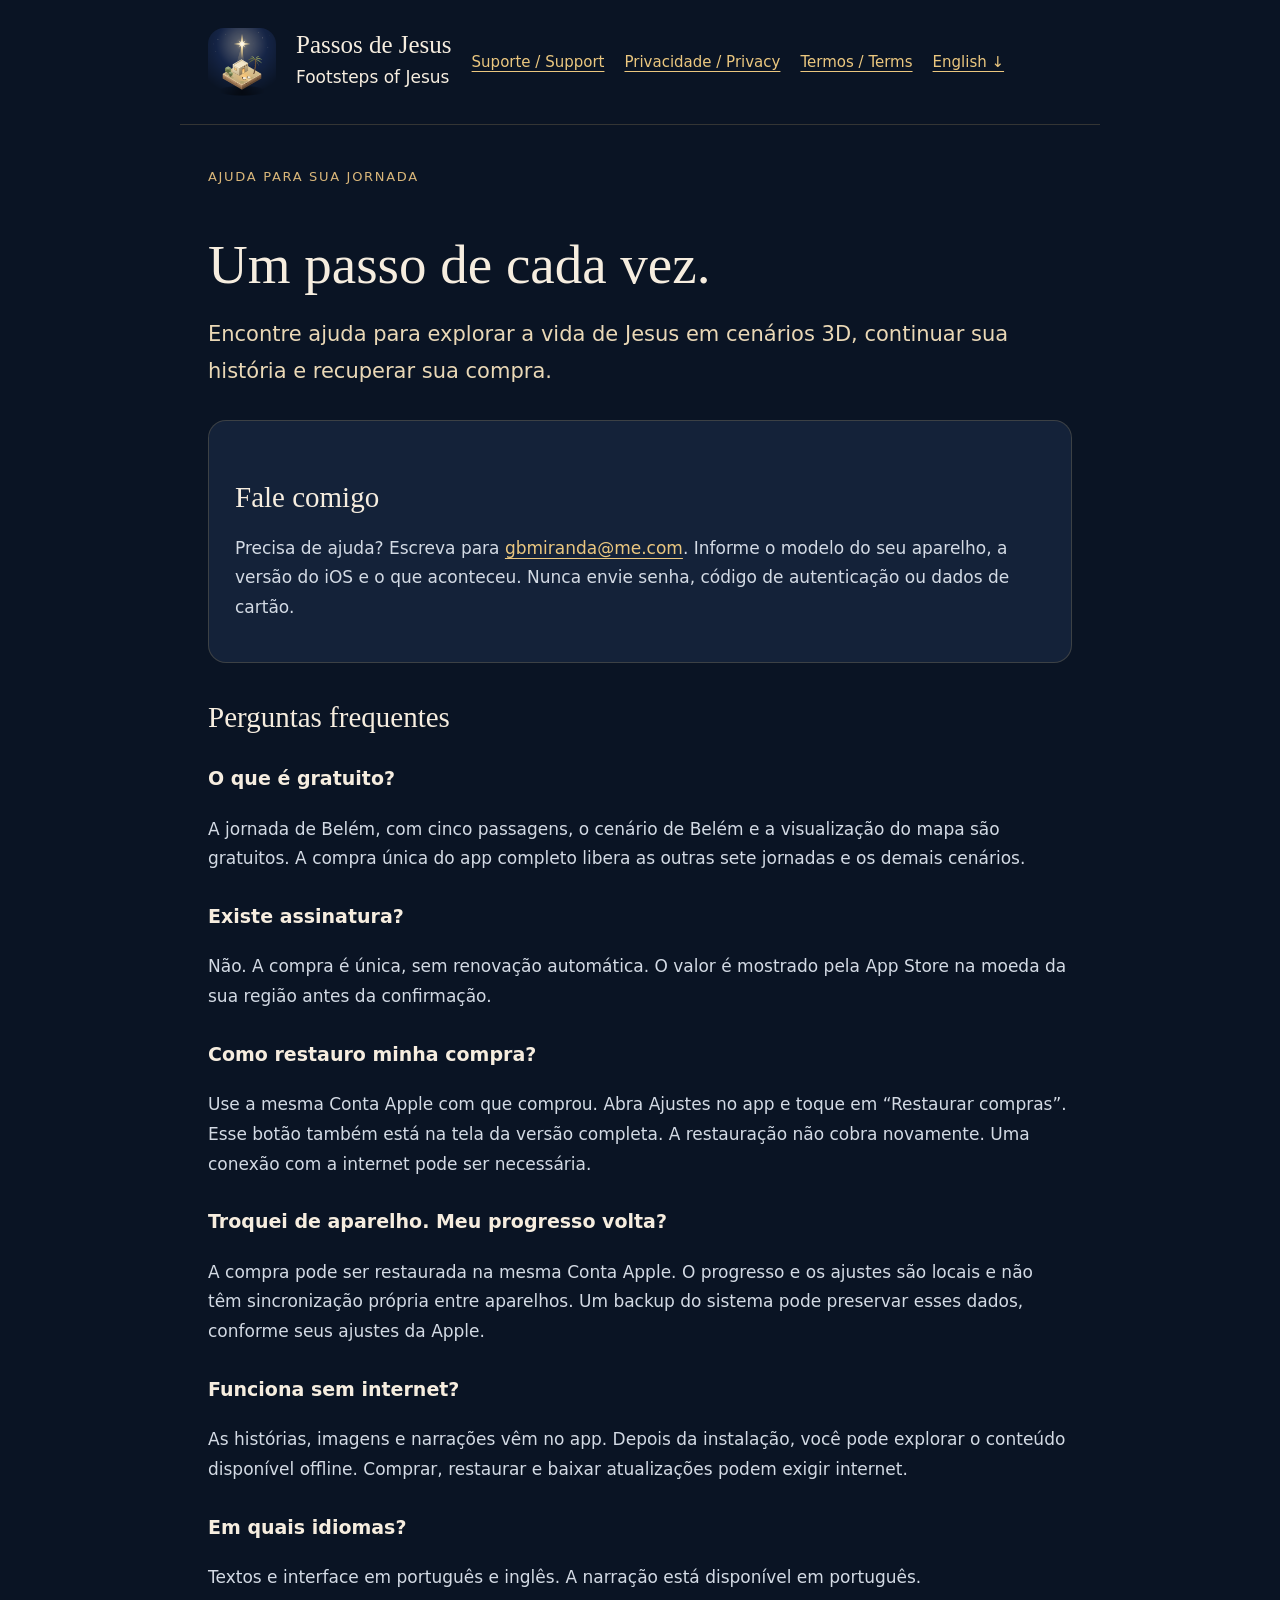
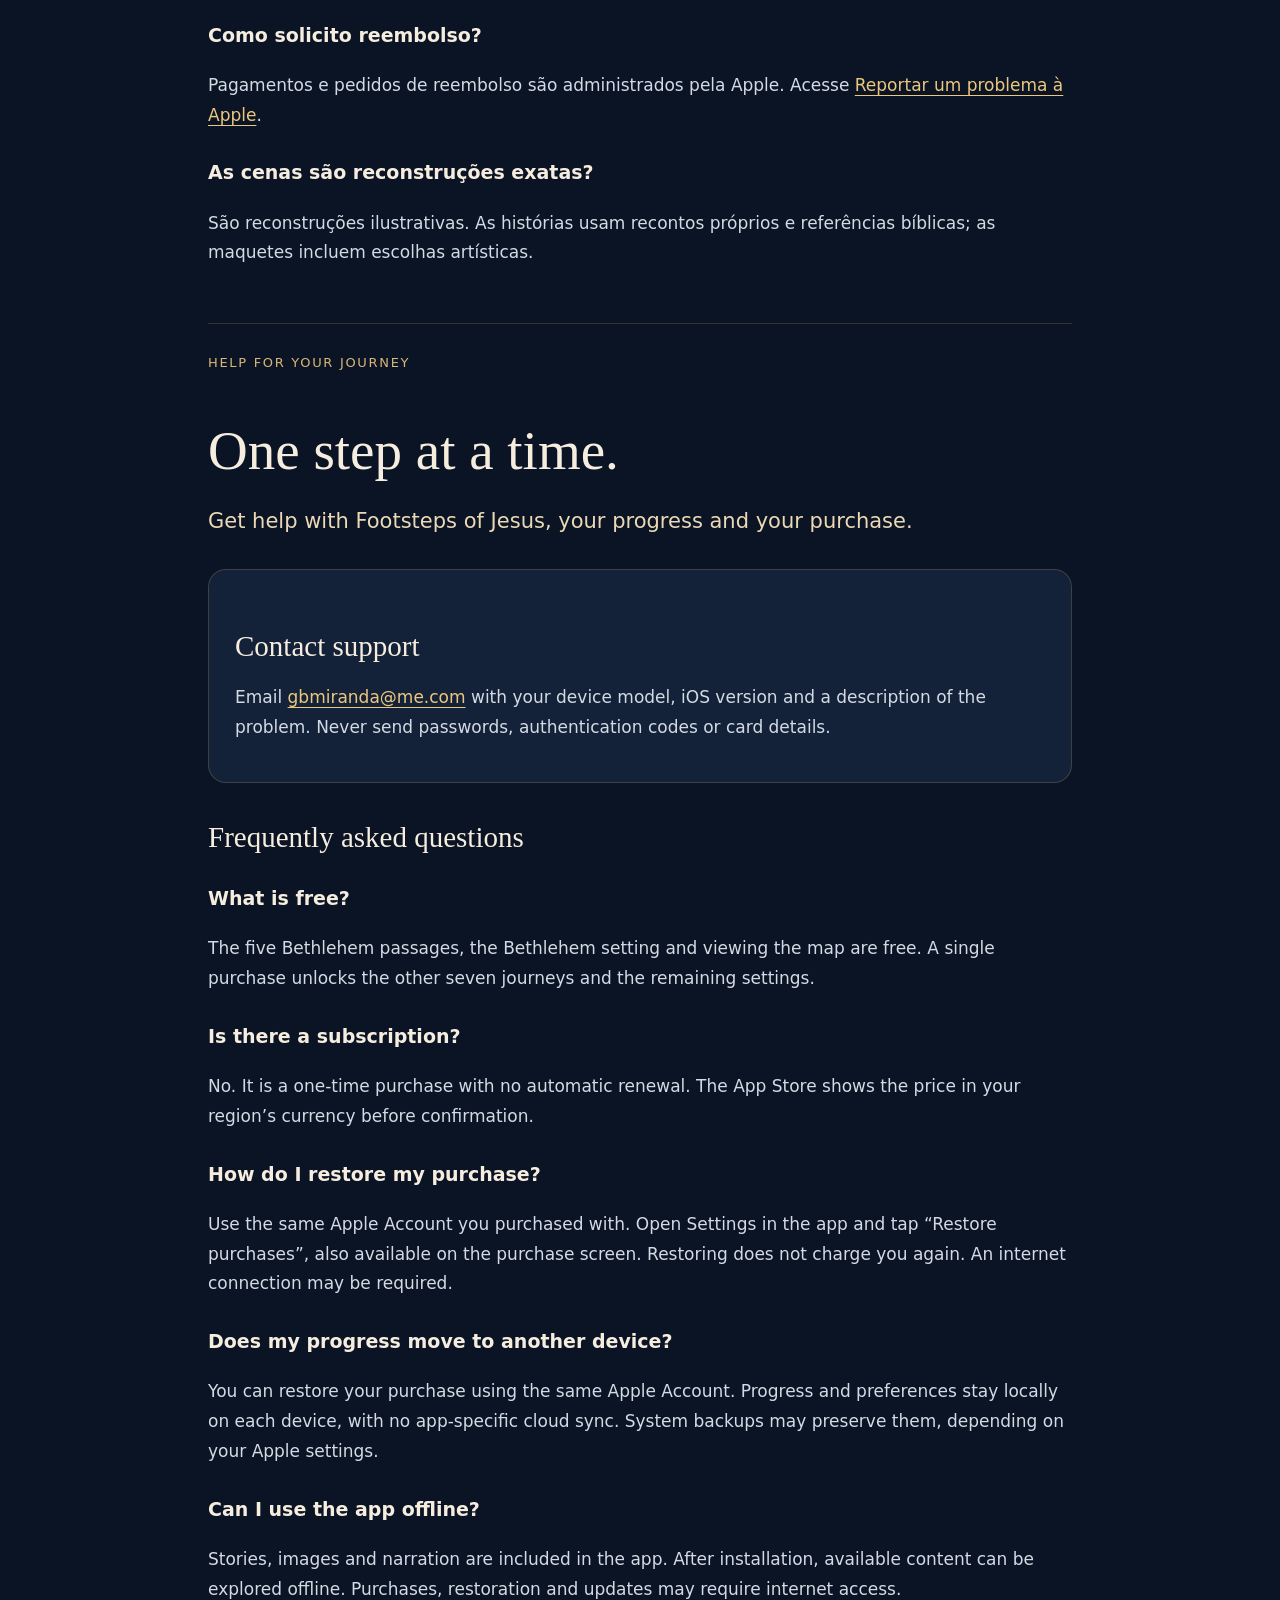
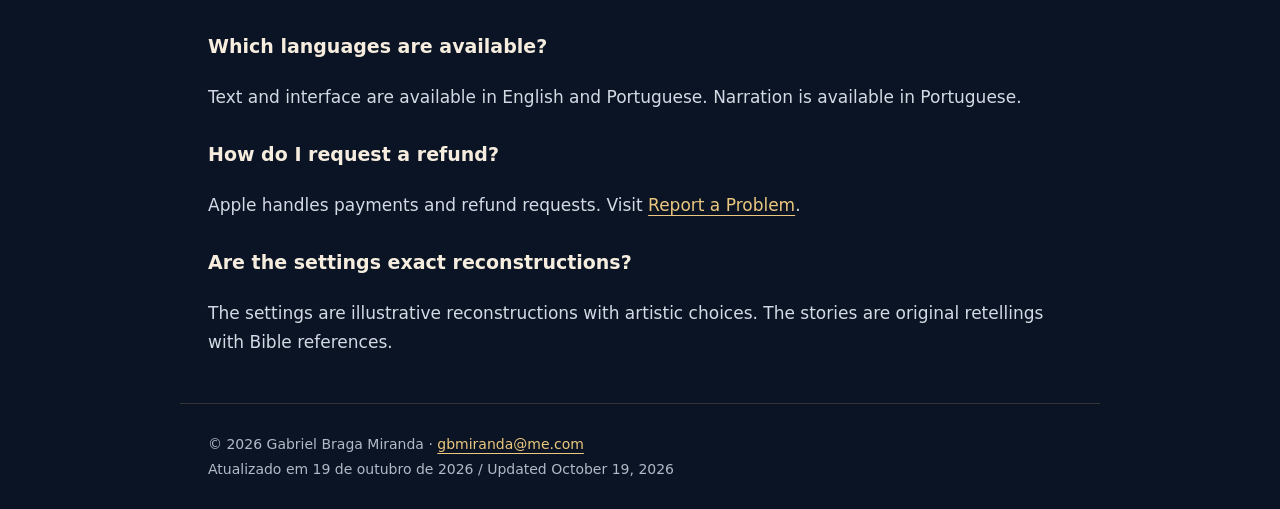
==== index.html @ 1ab868c0 "Publica suporte e políticas do Passos de Jesus" ====
<!doctype html><html lang="pt-BR"><head><meta charset="utf-8"><meta name="viewport" content="width=device-width,initial-scale=1"><title>Suporte · Passos de Jesus</title><meta name="description" content="Suporte, privacidade e informações sobre o Passos de Jesus / Footsteps of Jesus."><link rel="stylesheet" href="style.css"><link rel="icon" href="icone.png"></head><body><header><img src="icone.png" alt="" width="68" height="68"><div><strong>Passos de Jesus</strong><div lang="en">Footsteps of Jesus</div></div><nav aria-label="Navegação"><a href="index.html">Suporte / Support</a><a href="privacidade.html">Privacidade / Privacy</a><a href="termos.html">Termos / Terms</a><a href="#english" lang="en">English ↓</a></nav></header><main><p class="tag">Ajuda para sua jornada</p><h1>Um passo de cada vez.</h1><p class="intro">Encontre ajuda para explorar a vida de Jesus em cenários 3D, continuar sua história e recuperar sua compra.</p><div class="box"><h2>Fale comigo</h2><p>Precisa de ajuda? Escreva para <a href="mailto:gbmiranda@me.com">gbmiranda@me.com</a>. Informe o modelo do seu aparelho, a versão do iOS e o que aconteceu. Nunca envie senha, código de autenticação ou dados de cartão.</p></div><h2>Perguntas frequentes</h2><h3>O que é gratuito?</h3><p>A jornada de Belém, com cinco passagens, o cenário de Belém e a visualização do mapa são gratuitos. A compra única do app completo libera as outras sete jornadas e os demais cenários.</p><h3>Existe assinatura?</h3><p>Não. A compra é única, sem renovação automática. O valor é mostrado pela App Store na moeda da sua região antes da confirmação.</p><h3>Como restauro minha compra?</h3><p>Use a mesma Conta Apple com que comprou. Abra Ajustes no app e toque em “Restaurar compras”. Esse botão também está na tela da versão completa. A restauração não cobra novamente. Uma conexão com a internet pode ser necessária.</p><h3>Troquei de aparelho. Meu progresso volta?</h3><p>A compra pode ser restaurada na mesma Conta Apple. O progresso e os ajustes são locais e não têm sincronização própria entre aparelhos. Um backup do sistema pode preservar esses dados, conforme seus ajustes da Apple.</p><h3>Funciona sem internet?</h3><p>As histórias, imagens e narrações vêm no app. Depois da instalação, você pode explorar o conteúdo disponível offline. Comprar, restaurar e baixar atualizações podem exigir internet.</p><h3>Em quais idiomas?</h3><p>Textos e interface em português e inglês. A narração está disponível em português.</p><h3>Como solicito reembolso?</h3><p>Pagamentos e pedidos de reembolso são administrados pela Apple. Acesse <a href="https://reportaproblem.apple.com/">Reportar um problema à Apple</a>.</p><h3>As cenas são reconstruções exatas?</h3><p>São reconstruções ilustrativas. As histórias usam recontos próprios e referências bíblicas; as maquetes incluem escolhas artísticas.</p><section class="en" id="english" lang="en"><p class="tag">Help for your journey</p><h1>One step at a time.</h1><p class="intro">Get help with Footsteps of Jesus, your progress and your purchase.</p><div class="box"><h2>Contact support</h2><p>Email <a href="mailto:gbmiranda@me.com">gbmiranda@me.com</a> with your device model, iOS version and a description of the problem. Never send passwords, authentication codes or card details.</p></div><h2>Frequently asked questions</h2><h3>What is free?</h3><p>The five Bethlehem passages, the Bethlehem setting and viewing the map are free. A single purchase unlocks the other seven journeys and the remaining settings.</p><h3>Is there a subscription?</h3><p>No. It is a one-time purchase with no automatic renewal. The App Store shows the price in your region’s currency before confirmation.</p><h3>How do I restore my purchase?</h3><p>Use the same Apple Account you purchased with. Open Settings in the app and tap “Restore purchases”, also available on the purchase screen. Restoring does not charge you again. An internet connection may be required.</p><h3>Does my progress move to another device?</h3><p>You can restore your purchase using the same Apple Account. Progress and preferences stay locally on each device, with no app-specific cloud sync. System backups may preserve them, depending on your Apple settings.</p><h3>Can I use the app offline?</h3><p>Stories, images and narration are included in the app. After installation, available content can be explored offline. Purchases, restoration and updates may require internet access.</p><h3>Which languages are available?</h3><p>Text and interface are available in English and Portuguese. Narration is available in Portuguese.</p><h3>How do I request a refund?</h3><p>Apple handles payments and refund requests. Visit <a href="https://reportaproblem.apple.com/">Report a Problem</a>.</p><h3>Are the settings exact reconstructions?</h3><p>The settings are illustrative reconstructions with artistic choices. The stories are original retellings with Bible references.</p></section></main><footer>© 2026 Gabriel Braga Miranda · <a href="mailto:gbmiranda@me.com">gbmiranda@me.com</a><br>Atualizado em 19 de outubro de 2026 / Updated October 19, 2026</footer></body></html>
---- style.css ----
*{box-sizing:border-box}html{scroll-behavior:smooth}body{margin:0;background:#0a1424;color:#f6eddf;font:17px/1.75 system-ui,-apple-system,sans-serif}a{color:#ebc77f;text-underline-offset:4px}a:focus-visible{outline:3px solid #ebc77f;outline-offset:5px}header,main,footer{max-width:920px;margin:auto;padding:28px}header{border-bottom:1px solid #e9c27c30;display:flex;gap:20px;align-items:center;flex-wrap:wrap}header img{width:68px;height:68px;border-radius:16px}header strong{font:25px Georgia,serif}nav{display:flex;gap:20px;flex-wrap:wrap;font-size:15px}h1{font:clamp(34px,6vw,55px)/1.12 Georgia,serif;max-width:720px;margin:45px 0 20px}h2{font:29px/1.3 Georgia,serif;margin:36px 0 12px}h3{font-size:19px;margin-top:26px}p,li{color:#d3dae4}.intro{font-size:21px;color:#ead8b6}.tag{font-size:13px;letter-spacing:.13em;text-transform:uppercase;color:#dab77a}.box{padding:22px 26px;background:#142239;border:1px solid #e9c27c30;border-radius:18px;margin:30px 0}.en{border-top:1px solid #e9c27c30;margin-top:55px;padding-top:15px}footer{border-top:1px solid #e9c27c30;font-size:14px;color:#b1bac7}.button{display:inline-block;border:1px solid #ebc77f;border-radius:30px;padding:8px 22px;text-decoration:none;margin:4px 12px 4px 0}@media(max-width:500px){header,main,footer{padding:22px}nav{gap:15px}.box{padding:18px}}@media(prefers-reduced-motion:reduce){html{scroll-behavior:auto}}
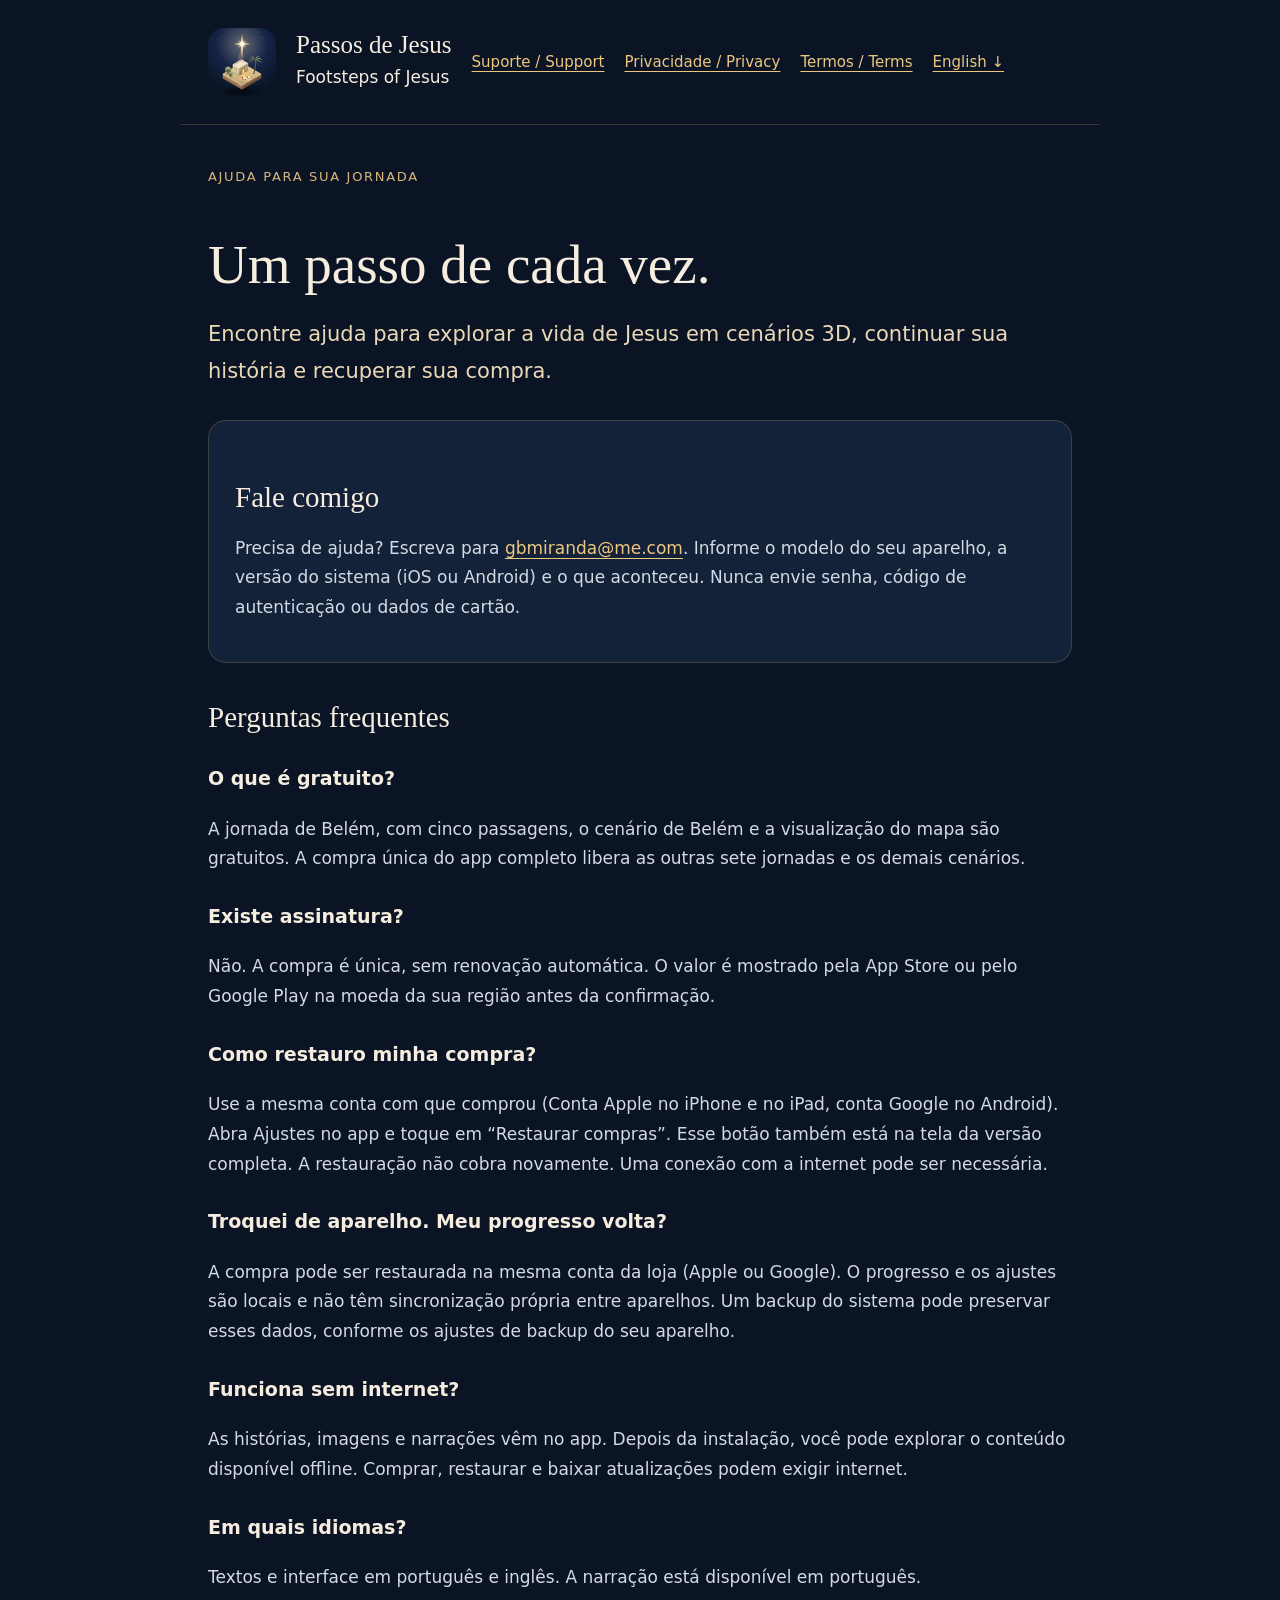
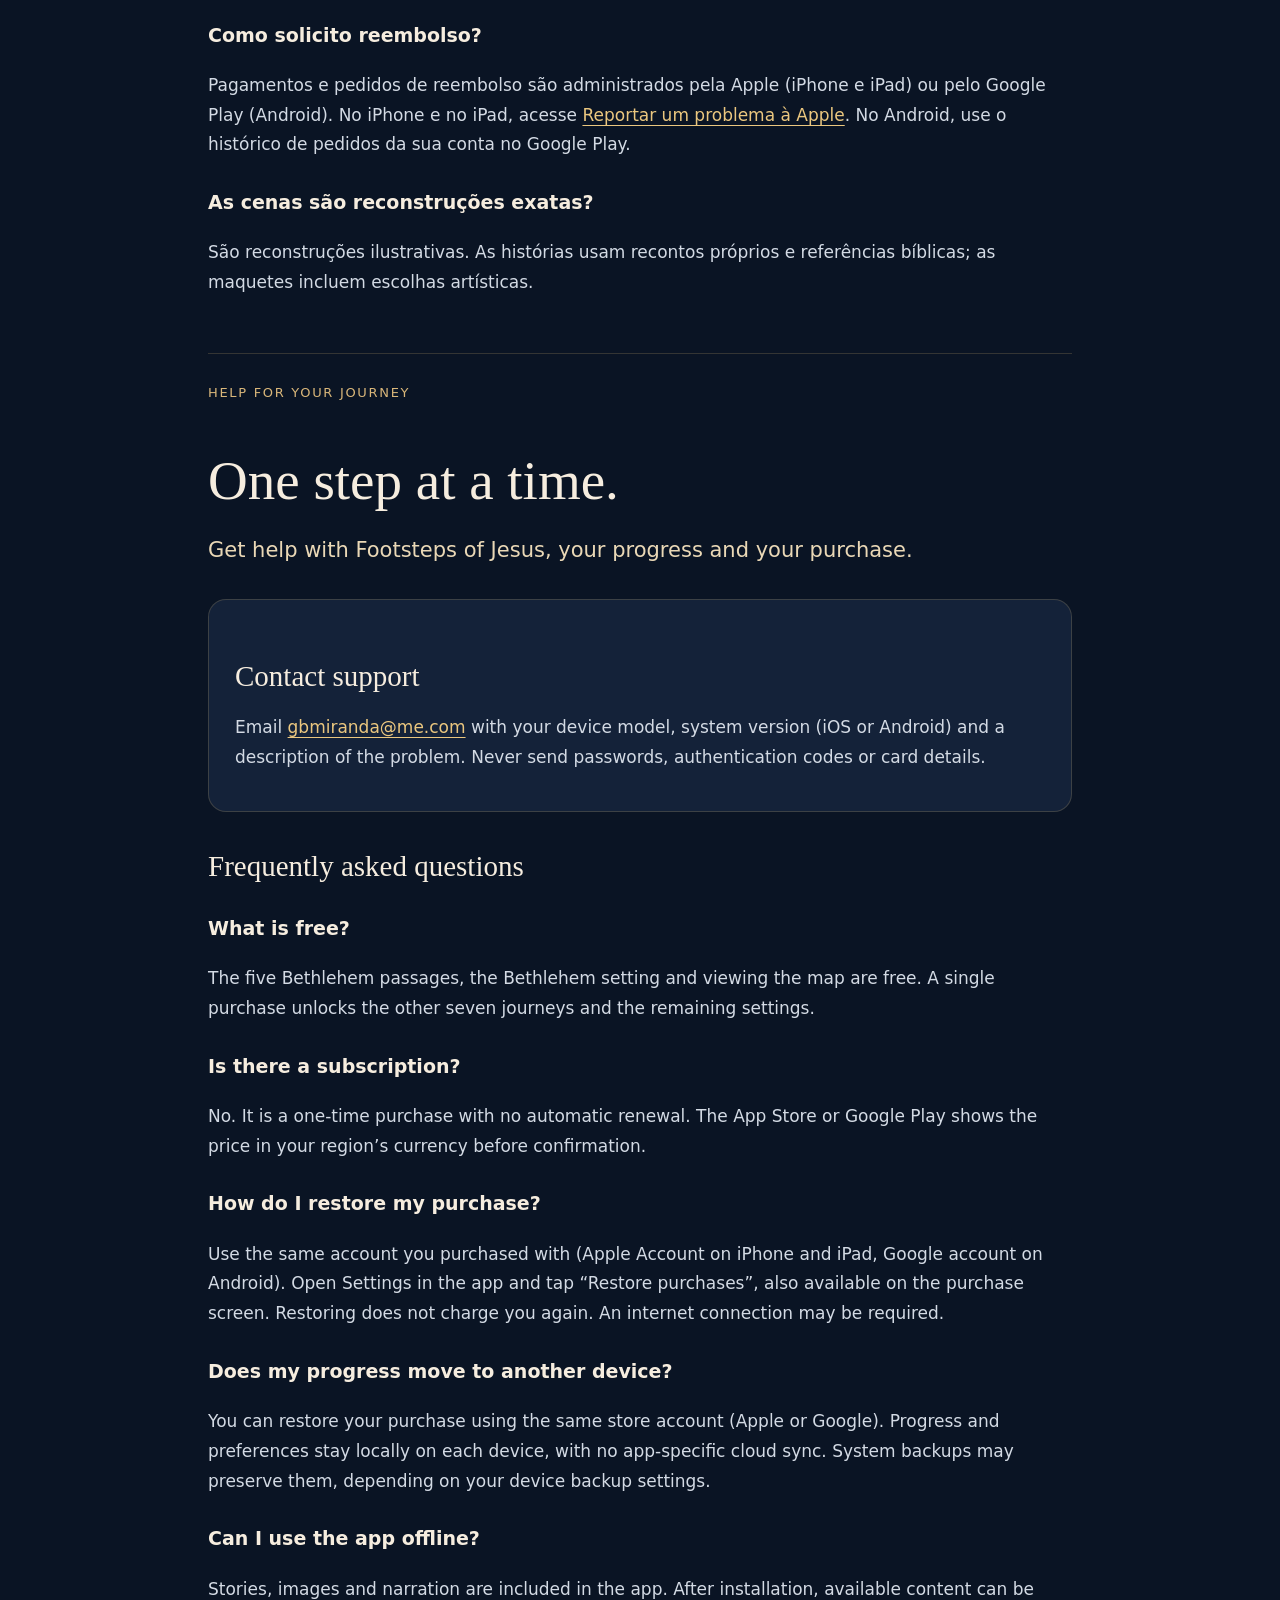
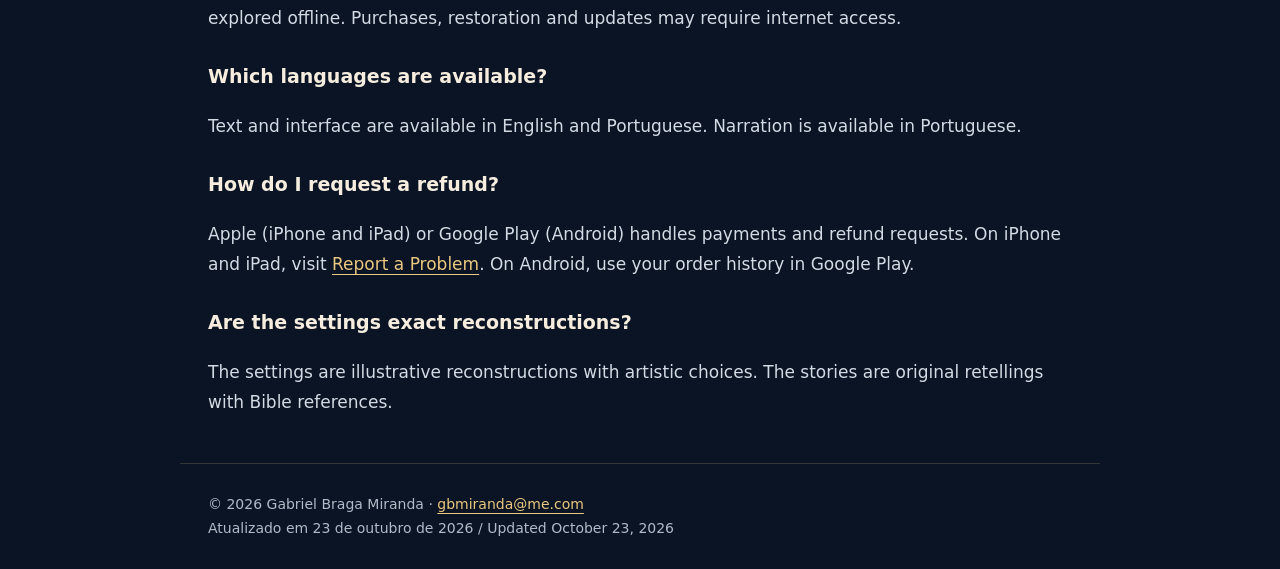
==== commit 8e4a1c96: "site: política, termos e suporte citam o Google Play (compra no Android) Co-Authored-By: Claude Sonn" ====
--- a/index.html
+++ b/index.html
@@ -1 +1 @@
-<!doctype html><html lang="pt-BR"><head><meta charset="utf-8"><meta name="viewport" content="width=device-width,initial-scale=1"><title>Suporte · Passos de Jesus</title><meta name="description" content="Suporte, privacidade e informações sobre o Passos de Jesus / Footsteps of Jesus."><link rel="stylesheet" href="style.css"><link rel="icon" href="icone.png"></head><body><header><img src="icone.png" alt="" width="68" height="68"><div><strong>Passos de Jesus</strong><div lang="en">Footsteps of Jesus</div></div><nav aria-label="Navegação"><a href="index.html">Suporte / Support</a><a href="privacidade.html">Privacidade / Privacy</a><a href="termos.html">Termos / Terms</a><a href="#english" lang="en">English ↓</a></nav></header><main><p class="tag">Ajuda para sua jornada</p><h1>Um passo de cada vez.</h1><p class="intro">Encontre ajuda para explorar a vida de Jesus em cenários 3D, continuar sua história e recuperar sua compra.</p><div class="box"><h2>Fale comigo</h2><p>Precisa de ajuda? Escreva para <a href="mailto:gbmiranda@me.com">gbmiranda@me.com</a>. Informe o modelo do seu aparelho, a versão do iOS e o que aconteceu. Nunca envie senha, código de autenticação ou dados de cartão.</p></div><h2>Perguntas frequentes</h2><h3>O que é gratuito?</h3><p>A jornada de Belém, com cinco passagens, o cenário de Belém e a visualização do mapa são gratuitos. A compra única do app completo libera as outras sete jornadas e os demais cenários.</p><h3>Existe assinatura?</h3><p>Não. A compra é única, sem renovação automática. O valor é mostrado pela App Store na moeda da sua região antes da confirmação.</p><h3>Como restauro minha compra?</h3><p>Use a mesma Conta Apple com que comprou. Abra Ajustes no app e toque em “Restaurar compras”. Esse botão também está na tela da versão completa. A restauração não cobra novamente. Uma conexão com a internet pode ser necessária.</p><h3>Troquei de aparelho. Meu progresso volta?</h3><p>A compra pode ser restaurada na mesma Conta Apple. O progresso e os ajustes são locais e não têm sincronização própria entre aparelhos. Um backup do sistema pode preservar esses dados, conforme seus ajustes da Apple.</p><h3>Funciona sem internet?</h3><p>As histórias, imagens e narrações vêm no app. Depois da instalação, você pode explorar o conteúdo disponível offline. Comprar, restaurar e baixar atualizações podem exigir internet.</p><h3>Em quais idiomas?</h3><p>Textos e interface em português e inglês. A narração está disponível em português.</p><h3>Como solicito reembolso?</h3><p>Pagamentos e pedidos de reembolso são administrados pela Apple. Acesse <a href="https://reportaproblem.apple.com/">Reportar um problema à Apple</a>.</p><h3>As cenas são reconstruções exatas?</h3><p>São reconstruções ilustrativas. As histórias usam recontos próprios e referências bíblicas; as maquetes incluem escolhas artísticas.</p><section class="en" id="english" lang="en"><p class="tag">Help for your journey</p><h1>One step at a time.</h1><p class="intro">Get help with Footsteps of Jesus, your progress and your purchase.</p><div class="box"><h2>Contact support</h2><p>Email <a href="mailto:gbmiranda@me.com">gbmiranda@me.com</a> with your device model, iOS version and a description of the problem. Never send passwords, authentication codes or card details.</p></div><h2>Frequently asked questions</h2><h3>What is free?</h3><p>The five Bethlehem passages, the Bethlehem setting and viewing the map are free. A single purchase unlocks the other seven journeys and the remaining settings.</p><h3>Is there a subscription?</h3><p>No. It is a one-time purchase with no automatic renewal. The App Store shows the price in your region’s currency before confirmation.</p><h3>How do I restore my purchase?</h3><p>Use the same Apple Account you purchased with. Open Settings in the app and tap “Restore purchases”, also available on the purchase screen. Restoring does not charge you again. An internet connection may be required.</p><h3>Does my progress move to another device?</h3><p>You can restore your purchase using the same Apple Account. Progress and preferences stay locally on each device, with no app-specific cloud sync. System backups may preserve them, depending on your Apple settings.</p><h3>Can I use the app offline?</h3><p>Stories, images and narration are included in the app. After installation, available content can be explored offline. Purchases, restoration and updates may require internet access.</p><h3>Which languages are available?</h3><p>Text and interface are available in English and Portuguese. Narration is available in Portuguese.</p><h3>How do I request a refund?</h3><p>Apple handles payments and refund requests. Visit <a href="https://reportaproblem.apple.com/">Report a Problem</a>.</p><h3>Are the settings exact reconstructions?</h3><p>The settings are illustrative reconstructions with artistic choices. The stories are original retellings with Bible references.</p></section></main><footer>© 2026 Gabriel Braga Miranda · <a href="mailto:gbmiranda@me.com">gbmiranda@me.com</a><br>Atualizado em 19 de outubro de 2026 / Updated October 19, 2026</footer></body></html>+<!doctype html><html lang="pt-BR"><head><meta charset="utf-8"><meta name="viewport" content="width=device-width,initial-scale=1"><title>Suporte · Passos de Jesus</title><meta name="description" content="Suporte, privacidade e informações sobre o Passos de Jesus / Footsteps of Jesus."><link rel="stylesheet" href="style.css"><link rel="icon" href="icone.png"></head><body><header><img src="icone.png" alt="" width="68" height="68"><div><strong>Passos de Jesus</strong><div lang="en">Footsteps of Jesus</div></div><nav aria-label="Navegação"><a href="index.html">Suporte / Support</a><a href="privacidade.html">Privacidade / Privacy</a><a href="termos.html">Termos / Terms</a><a href="#english" lang="en">English ↓</a></nav></header><main><p class="tag">Ajuda para sua jornada</p><h1>Um passo de cada vez.</h1><p class="intro">Encontre ajuda para explorar a vida de Jesus em cenários 3D, continuar sua história e recuperar sua compra.</p><div class="box"><h2>Fale comigo</h2><p>Precisa de ajuda? Escreva para <a href="mailto:gbmiranda@me.com">gbmiranda@me.com</a>. Informe o modelo do seu aparelho, a versão do sistema (iOS ou Android) e o que aconteceu. Nunca envie senha, código de autenticação ou dados de cartão.</p></div><h2>Perguntas frequentes</h2><h3>O que é gratuito?</h3><p>A jornada de Belém, com cinco passagens, o cenário de Belém e a visualização do mapa são gratuitos. A compra única do app completo libera as outras sete jornadas e os demais cenários.</p><h3>Existe assinatura?</h3><p>Não. A compra é única, sem renovação automática. O valor é mostrado pela App Store ou pelo Google Play na moeda da sua região antes da confirmação.</p><h3>Como restauro minha compra?</h3><p>Use a mesma conta com que comprou (Conta Apple no iPhone e no iPad, conta Google no Android). Abra Ajustes no app e toque em “Restaurar compras”. Esse botão também está na tela da versão completa. A restauração não cobra novamente. Uma conexão com a internet pode ser necessária.</p><h3>Troquei de aparelho. Meu progresso volta?</h3><p>A compra pode ser restaurada na mesma conta da loja (Apple ou Google). O progresso e os ajustes são locais e não têm sincronização própria entre aparelhos. Um backup do sistema pode preservar esses dados, conforme os ajustes de backup do seu aparelho.</p><h3>Funciona sem internet?</h3><p>As histórias, imagens e narrações vêm no app. Depois da instalação, você pode explorar o conteúdo disponível offline. Comprar, restaurar e baixar atualizações podem exigir internet.</p><h3>Em quais idiomas?</h3><p>Textos e interface em português e inglês. A narração está disponível em português.</p><h3>Como solicito reembolso?</h3><p>Pagamentos e pedidos de reembolso são administrados pela Apple (iPhone e iPad) ou pelo Google Play (Android). No iPhone e no iPad, acesse <a href="https://reportaproblem.apple.com/">Reportar um problema à Apple</a>. No Android, use o histórico de pedidos da sua conta no Google Play.</p><h3>As cenas são reconstruções exatas?</h3><p>São reconstruções ilustrativas. As histórias usam recontos próprios e referências bíblicas; as maquetes incluem escolhas artísticas.</p><section class="en" id="english" lang="en"><p class="tag">Help for your journey</p><h1>One step at a time.</h1><p class="intro">Get help with Footsteps of Jesus, your progress and your purchase.</p><div class="box"><h2>Contact support</h2><p>Email <a href="mailto:gbmiranda@me.com">gbmiranda@me.com</a> with your device model, system version (iOS or Android) and a description of the problem. Never send passwords, authentication codes or card details.</p></div><h2>Frequently asked questions</h2><h3>What is free?</h3><p>The five Bethlehem passages, the Bethlehem setting and viewing the map are free. A single purchase unlocks the other seven journeys and the remaining settings.</p><h3>Is there a subscription?</h3><p>No. It is a one-time purchase with no automatic renewal. The App Store or Google Play shows the price in your region’s currency before confirmation.</p><h3>How do I restore my purchase?</h3><p>Use the same account you purchased with (Apple Account on iPhone and iPad, Google account on Android). Open Settings in the app and tap “Restore purchases”, also available on the purchase screen. Restoring does not charge you again. An internet connection may be required.</p><h3>Does my progress move to another device?</h3><p>You can restore your purchase using the same store account (Apple or Google). Progress and preferences stay locally on each device, with no app-specific cloud sync. System backups may preserve them, depending on your device backup settings.</p><h3>Can I use the app offline?</h3><p>Stories, images and narration are included in the app. After installation, available content can be explored offline. Purchases, restoration and updates may require internet access.</p><h3>Which languages are available?</h3><p>Text and interface are available in English and Portuguese. Narration is available in Portuguese.</p><h3>How do I request a refund?</h3><p>Apple (iPhone and iPad) or Google Play (Android) handles payments and refund requests. On iPhone and iPad, visit <a href="https://reportaproblem.apple.com/">Report a Problem</a>. On Android, use your order history in Google Play.</p><h3>Are the settings exact reconstructions?</h3><p>The settings are illustrative reconstructions with artistic choices. The stories are original retellings with Bible references.</p></section></main><footer>© 2026 Gabriel Braga Miranda · <a href="mailto:gbmiranda@me.com">gbmiranda@me.com</a><br>Atualizado em 23 de outubro de 2026 / Updated October 23, 2026</footer></body></html>
